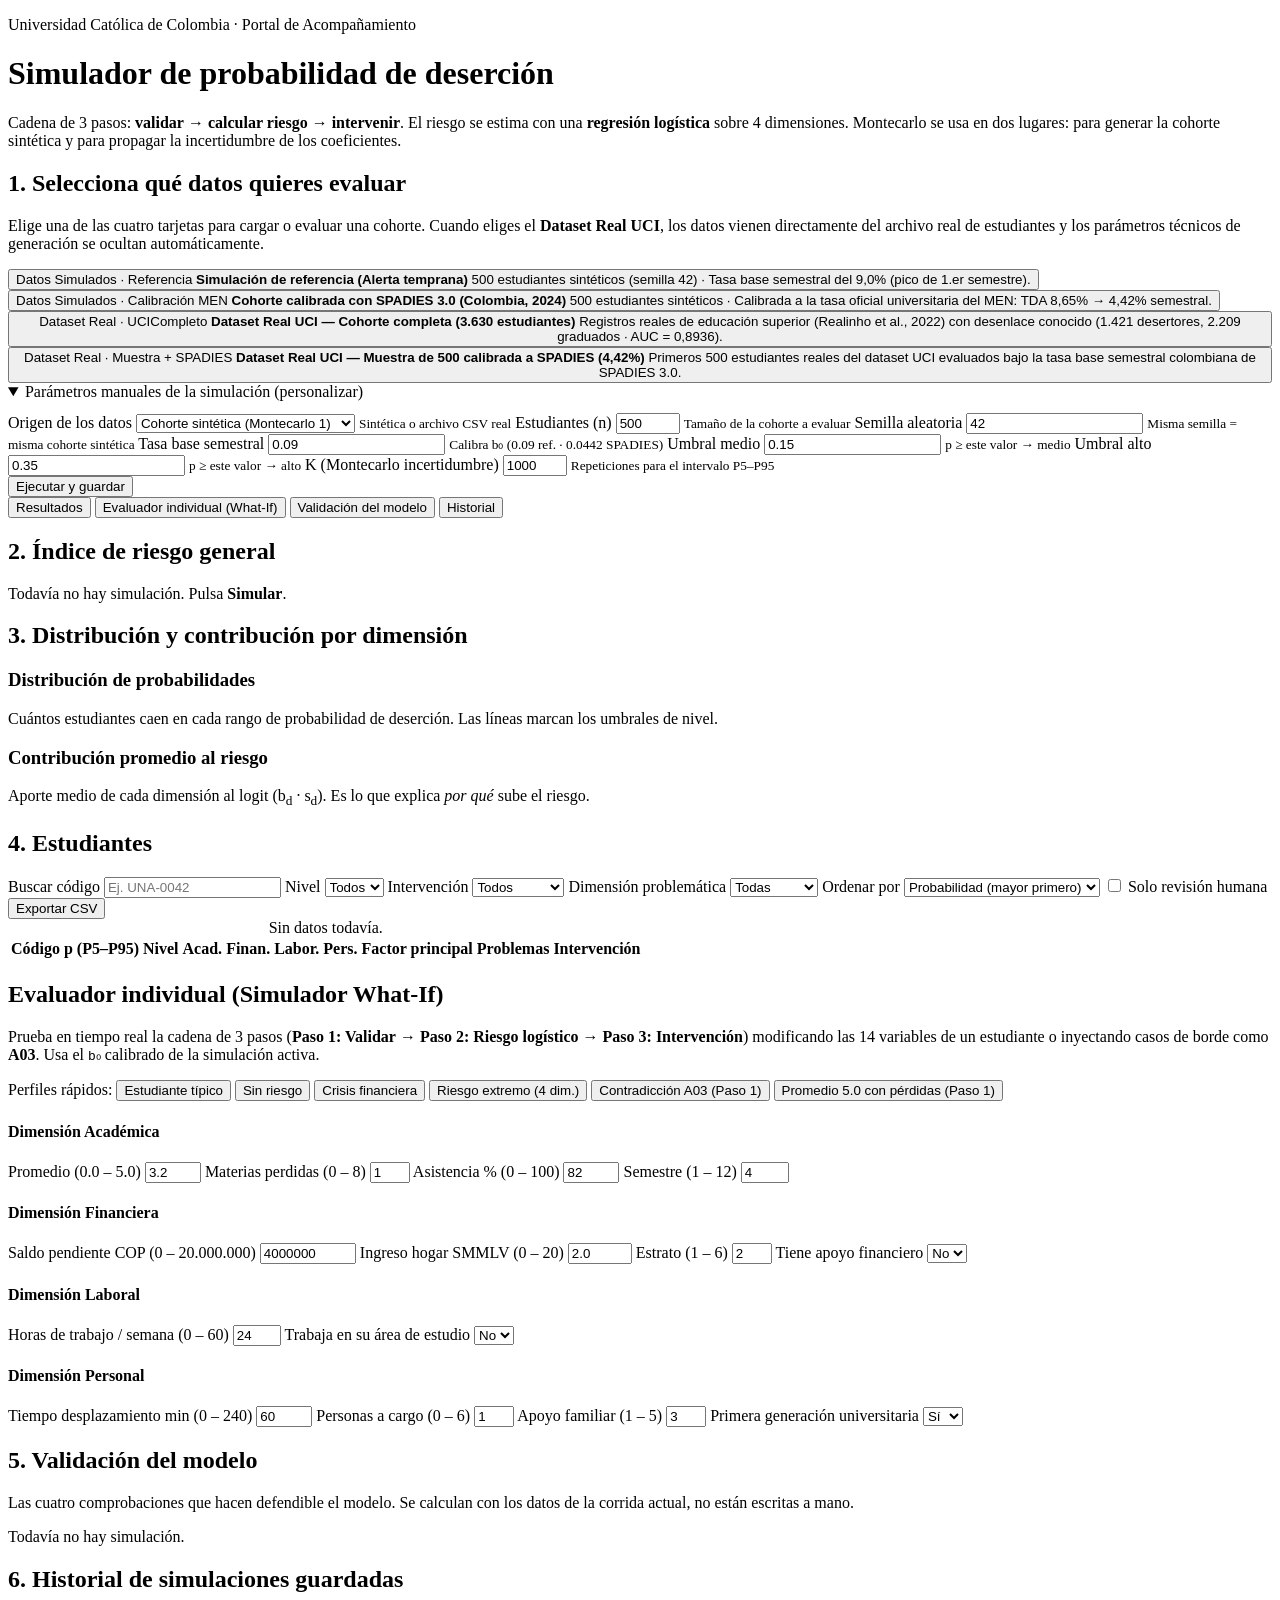
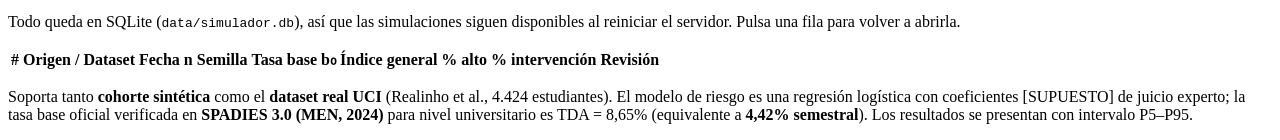
==== simulador-desercion/static/index.html @ b48d71c9 "chore: snapshot inicial de entregas y simulador antes de mejoras" ====
<!DOCTYPE html>
<html lang="es">
<head>
<meta charset="utf-8">
<meta name="viewport" content="width=device-width, initial-scale=1">
<title>Simulador de deserción — Portal de Acompañamiento</title>
<link rel="stylesheet" href="/static/styles.css">
</head>
<body>

<header class="cabecera">
  <div class="contenedor">
    <p class="institucion">Universidad Católica de Colombia · Portal de Acompañamiento</p>
    <h1>Simulador de probabilidad de deserción</h1>
    <p class="subtitulo">
      Cadena de 3 pasos: <strong>validar</strong> → <strong>calcular riesgo</strong> → <strong>intervenir</strong>.
      El riesgo se estima con una <strong>regresión logística</strong> sobre 4 dimensiones.
      Montecarlo se usa en dos lugares: para generar la cohorte sintética y para
      propagar la incertidumbre de los coeficientes.
    </p>
  </div>
</header>

<main class="contenedor">

  <!-- ============================== 1. FUENTE Y PARÁMETROS ============================== -->
  <section class="tarjeta" aria-labelledby="t-parametros">
    <h2 id="t-parametros">1. Selecciona qué datos quieres evaluar</h2>
    <p class="nota">
      Elige una de las cuatro tarjetas para cargar o evaluar una cohorte. Cuando eliges el
      <strong>Dataset Real UCI</strong>, los datos vienen directamente del archivo real de estudiantes
      y los parámetros técnicos de generación se ocultan automáticamente.
    </p>

    <div class="rejilla-escenarios" role="group" aria-label="Modos de datos">
      <button type="button" class="tarjeta-escenario activa" data-modo-sim="referencia">
        <span class="insignia-fuente sintetica">Datos Simulados · Referencia</span>
        <strong>Simulación de referencia (Alerta temprana)</strong>
        <span class="desc-escenario">500 estudiantes sintéticos (semilla 42) · Tasa base semestral del 9,0% (pico de 1.er semestre).</span>
      </button>
      <button type="button" class="tarjeta-escenario" data-modo-sim="spadies">
        <span class="insignia-fuente spadies">Datos Simulados · Calibración MEN</span>
        <strong>Cohorte calibrada con SPADIES 3.0 (Colombia, 2024)</strong>
        <span class="desc-escenario">500 estudiantes sintéticos · Calibrada a la tasa oficial universitaria del MEN: TDA 8,65% → 4,42% semestral.</span>
      </button>
      <button type="button" class="tarjeta-escenario" data-modo-sim="uci_full">
        <span class="insignia-fuente real">Dataset Real · UCICompleto</span>
        <strong>Dataset Real UCI — Cohorte completa (3.630 estudiantes)</strong>
        <span class="desc-escenario">Registros reales de educación superior (Realinho et al., 2022) con desenlace conocido (1.421 desertores, 2.209 graduados · AUC = 0,8936).</span>
      </button>
      <button type="button" class="tarjeta-escenario" data-modo-sim="uci_500">
        <span class="insignia-fuente real">Dataset Real · Muestra + SPADIES</span>
        <strong>Dataset Real UCI — Muestra de 500 calibrada a SPADIES (4,42%)</strong>
        <span class="desc-escenario">Primeros 500 estudiantes reales del dataset UCI evaluados bajo la tasa base semestral colombiana de SPADIES 3.0.</span>
      </button>
    </div>

    <!-- Ficha informativa cuando se selecciona un dataset real -->
    <div id="ficha-dataset-real" class="ficha-fuente real" hidden>
      <div class="ficha-fuente-cabecera">
        <div>
          <span class="insignia-fuente real">ARCHIVO DE DATOS REALES ACTIVO</span>
          <h3 id="titulo-ficha-real">Dataset: Predict Students' Dropout and Academic Success (UCI)</h3>
        </div>
        <button type="button" id="btn-ejecutar-real" class="btn-primario">Evaluar este dataset ahora</button>
      </div>
      <div class="rejilla-ficha-real">
        <div><strong>Archivo local:</strong> <code>data/predict+students+dropout+and+academic+success/data.csv</code></div>
        <div><strong>Autores y fuente:</strong> Realinho, Machado, Baptista &amp; Martins (2022) · UCI ML Repository</div>
        <div><strong>Registros a evaluar:</strong> <span id="ficha-real-n">3.630 estudiantes reales con desenlace cerrado</span></div>
        <div><strong>Calibración b₀:</strong> <span id="ficha-real-tasa">Tasa observada en el dataset (39,15%)</span></div>
      </div>
    </div>

    <details id="acordeon-parametros" class="acordeon-parametros" open>
      <summary id="summary-parametros">Parámetros manuales de la simulación (personalizar)</summary>
      <form id="form-simular" class="rejilla-form" style="margin-top:12px">
        <label>
          Origen de los datos
          <select id="origen" name="origen">
            <option value="sintetica">Cohorte sintética (Montecarlo 1)</option>
            <option value="uci">Dataset real UCI (Realinho et al.)</option>
          </select>
          <small>Sintética o archivo CSV real</small>
        </label>
        <label id="campo-n">
          Estudiantes (n)
          <input type="number" id="n" name="n" value="500" min="1" max="5000" step="1" required>
          <small id="ayuda-n">Tamaño de la cohorte a evaluar</small>
        </label>
        <label id="campo-semilla">
          Semilla aleatoria
          <input type="number" id="semilla" name="semilla" value="42" min="0" step="1" required>
          <small>Misma semilla = misma cohorte sintética</small>
        </label>
        <!-- step="any" a propósito: con un step fijo, el navegador solo acepta
             los valores de la rejilla min + k·step y rechazaría 0.09, 0.15 o
             0.35, que son justo los valores por defecto. -->
        <label>
          Tasa base semestral
          <input type="number" id="tasa_base" name="tasa_base" value="0.09" min="0.001" max="0.999" step="any" required>
          <small>Calibra b₀ (0.09 ref. · 0.0442 SPADIES)</small>
        </label>
        <label>
          Umbral medio
          <input type="number" id="umbral_medio" name="umbral_medio" value="0.15" min="0.001" max="0.999" step="any" required>
          <small>p ≥ este valor → medio</small>
        </label>
        <label>
          Umbral alto
          <input type="number" id="umbral_alto" name="umbral_alto" value="0.35" min="0.001" max="0.999" step="any" required>
          <small>p ≥ este valor → alto</small>
        </label>
        <label>
          K (Montecarlo incertidumbre)
          <input type="number" id="k_montecarlo" name="k_montecarlo" value="1000" min="1" max="5000" step="1" required>
          <small>Repeticiones para el intervalo P5–P95</small>
        </label>
        <div class="acciones-form">
          <button type="submit" id="btn-simular">Ejecutar y guardar</button>
          <span id="estado" class="estado" role="status" aria-live="polite"></span>
        </div>
      </form>
    </details>
  </section>

  <!-- Banner de contexto: dice claramente qué estamos mirando ahora mismo -->
  <div id="banner-contexto" class="banner-contexto"></div>

      <!-- ============================== PESTAÑAS ============================== -->
  <nav class="pestanas" role="tablist" aria-label="Secciones del simulador">
    <button role="tab" class="pestana activa" data-panel="panel-resultados" aria-selected="true">Resultados</button>
    <button role="tab" class="pestana" data-panel="panel-whatif" aria-selected="false">Evaluador individual (What-If)</button>
    <button role="tab" class="pestana" data-panel="panel-validacion" aria-selected="false">Validación del modelo</button>
    <button role="tab" class="pestana" data-panel="panel-historial" aria-selected="false">Historial</button>
  </nav>

  <!-- ============================== RESULTADOS ============================== -->
  <div id="panel-resultados" class="panel activo" role="tabpanel">

    <!-- 2. Tarjetas de indicadores -->
    <section aria-labelledby="t-indicadores">
      <h2 id="t-indicadores" class="titulo-seccion">2. Índice de riesgo general</h2>
      <div id="indicadores" class="rejilla-indicadores">
        <p class="vacio">Todavía no hay simulación. Pulsa <strong>Simular</strong>.</p>
      </div>
    </section>

    <!-- 3. Gráficas -->
    <section class="rejilla-graficas" aria-labelledby="t-graficas">
      <h2 id="t-graficas" class="titulo-seccion ancho-total">3. Distribución y contribución por dimensión</h2>
      <div class="tarjeta">
        <h3>Distribución de probabilidades</h3>
        <p class="nota">Cuántos estudiantes caen en cada rango de probabilidad de deserción.
           Las líneas marcan los umbrales de nivel.</p>
        <div id="grafica-histograma" class="lienzo"></div>
      </div>
      <div class="tarjeta">
        <h3>Contribución promedio al riesgo</h3>
        <p class="nota">Aporte medio de cada dimensión al logit (b<sub>d</sub> · s<sub>d</sub>).
           Es lo que explica <em>por qué</em> sube el riesgo.</p>
        <div id="grafica-contribucion" class="lienzo"></div>
      </div>
    </section>

    <!-- 4. Tabla de estudiantes + detalle -->
    <section aria-labelledby="t-estudiantes">
      <h2 id="t-estudiantes" class="titulo-seccion">4. Estudiantes</h2>
      <div class="tarjeta">
        <div class="filtros">
          <label>Buscar código
            <input type="search" id="f-buscar" placeholder="Ej. UNA-0042" autocomplete="off">
          </label>
          <label>Nivel
            <select id="f-nivel">
              <option value="">Todos</option>
              <option value="bajo">Bajo</option>
              <option value="medio">Medio</option>
              <option value="alto">Alto</option>
            </select>
          </label>
          <label>Intervención
            <select id="f-intervencion">
              <option value="">Todos</option>
              <option value="true">Requiere</option>
              <option value="false">No requiere</option>
            </select>
          </label>
          <label>Dimensión problemática
            <select id="f-dimension">
              <option value="">Todas</option>
              <option value="academica">Académica</option>
              <option value="financiera">Financiera</option>
              <option value="laboral">Laboral</option>
              <option value="personal">Personal</option>
            </select>
          </label>
          <label>Ordenar por
            <select id="f-orden">
              <option value="p|desc">Probabilidad (mayor primero)</option>
              <option value="p|asc">Probabilidad (menor primero)</option>
              <option value="codigo|asc">Código</option>
              <option value="s_academico|desc">Riesgo académico</option>
              <option value="s_financiero|desc">Riesgo financiero</option>
              <option value="s_laboral|desc">Riesgo laboral</option>
              <option value="s_personal|desc">Riesgo personal</option>
            </select>
          </label>
          <label class="casilla">
            <input type="checkbox" id="f-revision">
            Solo revisión humana
          </label>
          <button type="button" id="btn-exportar-csv" class="btn-secundario">Exportar CSV</button>
        </div>

        <div class="envoltorio-tabla">
          <table id="tabla-estudiantes">
            <caption id="caption-tabla">Sin datos todavía.</caption>
            <thead>
              <tr>
                <th scope="col">Código</th>
                <th scope="col">p (P5–P95)</th>
                <th scope="col">Nivel</th>
                <th scope="col">Acad.</th>
                <th scope="col">Finan.</th>
                <th scope="col">Labor.</th>
                <th scope="col">Pers.</th>
                <th scope="col">Factor principal</th>
                <th scope="col">Problemas</th>
                <th scope="col">Intervención</th>
              </tr>
            </thead>
            <tbody id="cuerpo-tabla"></tbody>
          </table>
        </div>
      </div>

      <div id="detalle" class="tarjeta detalle" hidden aria-live="polite"></div>
    </section>
  </div>

  <!-- ============================== EVALUADOR WHAT-IF ============================== -->
  <div id="panel-whatif" class="panel" role="tabpanel">
    <h2 class="titulo-seccion">Evaluador individual (Simulador What-If)</h2>
    <p class="nota ancho-total">
      Prueba en tiempo real la cadena de 3 pasos (<strong>Paso 1: Validar</strong> →
      <strong>Paso 2: Riesgo logístico</strong> → <strong>Paso 3: Intervención</strong>)
      modificando las 14 variables de un estudiante o inyectando casos de borde como
      <strong>A03</strong>. Usa el <code>b₀</code> calibrado de la simulación activa.
    </p>
    <div class="tarjeta">
      <div class="acciones-whatif">
        <span class="etiqueta-presets">Perfiles rápidos:</span>
        <button type="button" class="btn-secundario btn-chico" data-preset="intermedio">Estudiante típico</button>
        <button type="button" class="btn-secundario btn-chico" data-preset="sin_riesgo">Sin riesgo</button>
        <button type="button" class="btn-secundario btn-chico" data-preset="financiero">Crisis financiera</button>
        <button type="button" class="btn-secundario btn-chico" data-preset="todo_alto">Riesgo extremo (4 dim.)</button>
        <button type="button" class="btn-secundario btn-chico" data-preset="a03">Contradicción A03 (Paso 1)</button>
        <button type="button" class="btn-secundario btn-chico" data-preset="perdidas_5">Promedio 5.0 con pérdidas (Paso 1)</button>
      </div>
      <div class="rejilla-whatif" id="form-whatif">
        <div class="bloque-detalle">
          <h4 style="color:var(--academica)">Dimensión Académica</h4>
          <label>Promedio (0.0 – 5.0)
            <input type="number" id="wi-promedio" value="3.2" min="0" max="5" step="0.1">
          </label>
          <label>Materias perdidas (0 – 8)
            <input type="number" id="wi-materias_perdidas" value="1" min="0" max="8" step="1">
          </label>
          <label>Asistencia % (0 – 100)
            <input type="number" id="wi-asistencia_pct" value="82" min="0" max="100" step="1">
          </label>
          <label>Semestre (1 – 12)
            <input type="number" id="wi-semestre" value="4" min="1" max="12" step="1">
          </label>
        </div>
        <div class="bloque-detalle">
          <h4 style="color:var(--financiera)">Dimensión Financiera</h4>
          <label>Saldo pendiente COP (0 – 20.000.000)
            <input type="number" id="wi-saldo_pendiente_cop" value="4000000" min="0" max="20000000" step="250000">
          </label>
          <label>Ingreso hogar SMMLV (0 – 20)
            <input type="number" id="wi-ingreso_hogar_smmlv" value="2.0" min="0" max="20" step="0.2">
          </label>
          <label>Estrato (1 – 6)
            <input type="number" id="wi-estrato" value="2" min="1" max="6" step="1">
          </label>
          <label>Tiene apoyo financiero
            <select id="wi-tiene_apoyo_financiero">
              <option value="false">No</option>
              <option value="true">Sí</option>
            </select>
          </label>
        </div>
        <div class="bloque-detalle">
          <h4 style="color:var(--laboral)">Dimensión Laboral</h4>
          <label>Horas de trabajo / semana (0 – 60)
            <input type="number" id="wi-horas_trabajo_semana" value="24" min="0" max="60" step="2">
          </label>
          <label>Trabaja en su área de estudio
            <select id="wi-trabaja_en_area_de_estudio">
              <option value="false">No</option>
              <option value="true">Sí</option>
            </select>
          </label>
        </div>
        <div class="bloque-detalle">
          <h4 style="color:var(--personal)">Dimensión Personal</h4>
          <label>Tiempo desplazamiento min (0 – 240)
            <input type="number" id="wi-tiempo_desplazamiento_min" value="60" min="0" max="240" step="10">
          </label>
          <label>Personas a cargo (0 – 6)
            <input type="number" id="wi-personas_a_cargo" value="1" min="0" max="6" step="1">
          </label>
          <label>Apoyo familiar (1 – 5)
            <input type="number" id="wi-apoyo_familiar" value="3" min="1" max="5" step="1">
          </label>
          <label>Primera generación universitaria
            <select id="wi-primera_generacion_universitaria">
              <option value="true">Sí</option>
              <option value="false">No</option>
            </select>
          </label>
        </div>
      </div>
    </div>
    <div id="resultado-whatif" class="tarjeta detalle" aria-live="polite"></div>
  </div>

  <!-- ============================== VALIDACIÓN ============================== -->
  <div id="panel-validacion" class="panel" role="tabpanel">
    <h2 class="titulo-seccion">5. Validación del modelo</h2>
    <p class="nota ancho-total">
      Las cuatro comprobaciones que hacen defendible el modelo. Se calculan con
      los datos de la corrida actual, no están escritas a mano.
    </p>
    <div id="validacion">
      <p class="vacio">Todavía no hay simulación.</p>
    </div>
  </div>

  <!-- ============================== HISTORIAL ============================== -->
  <div id="panel-historial" class="panel" role="tabpanel">
    <h2 class="titulo-seccion">6. Historial de simulaciones guardadas</h2>
    <p class="nota">Todo queda en SQLite (<code>data/simulador.db</code>), así que
       las simulaciones siguen disponibles al reiniciar el servidor.
       Pulsa una fila para volver a abrirla.</p>
    <div class="tarjeta envoltorio-tabla">
      <table id="tabla-historial">
        <thead>
          <tr>
            <th scope="col">#</th>
            <th scope="col">Origen / Dataset</th>
            <th scope="col">Fecha</th>
            <th scope="col">n</th>
            <th scope="col">Semilla</th>
            <th scope="col">Tasa base</th>
            <th scope="col">b₀</th>
            <th scope="col">Índice general</th>
            <th scope="col">% alto</th>
            <th scope="col">% intervención</th>
            <th scope="col">Revisión</th>
          </tr>
        </thead>
        <tbody id="cuerpo-historial"></tbody>
      </table>
    </div>
  </div>

</main>

  <footer class="pie">
    <div class="contenedor">
      <p>
        Soporta tanto <strong>cohorte sintética</strong> como el <strong>dataset real UCI</strong>
        (Realinho et al., 4.424 estudiantes). El modelo de riesgo es una regresión logística con coeficientes
        <span class="marca">[SUPUESTO]</span> de juicio experto; la tasa base oficial verificada en
        <strong>SPADIES 3.0 (MEN, 2024)</strong> para nivel universitario es TDA = 8,65%
        (equivalente a <strong>4,42% semestral</strong>). Los resultados se presentan con intervalo P5–P95.
      </p>
    </div>
  </footer>

<script src="/static/app.js"></script>
</body>
</html>
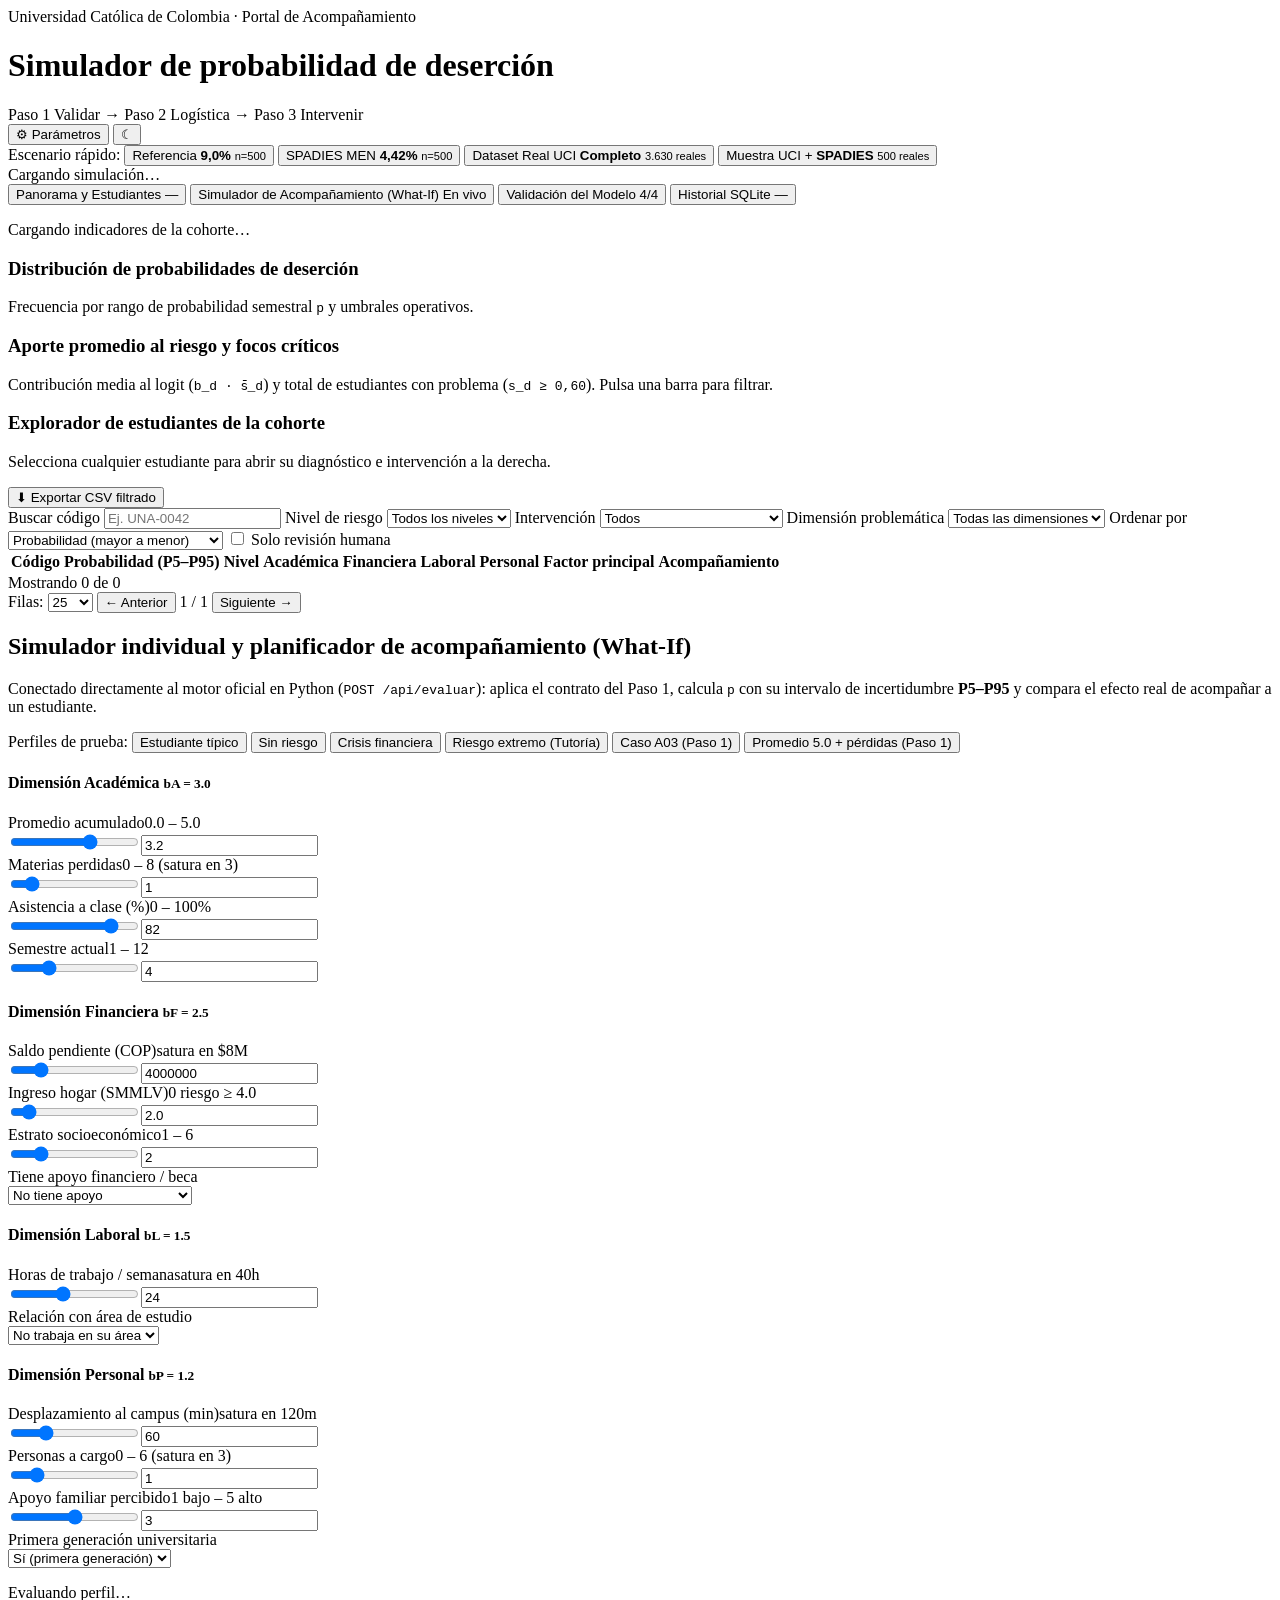
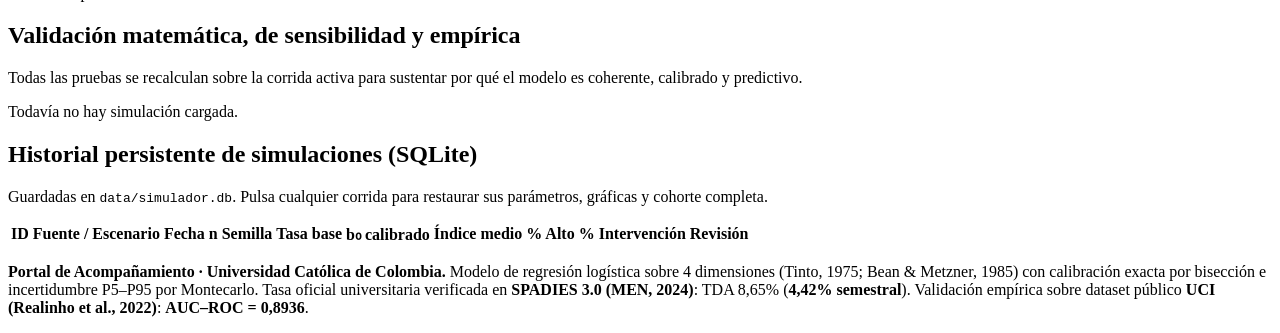
==== commit 5c9c4408: "feat(frontend): dashboard analitico con inspector lateral, What-If conectado y graficas ROC/Tornado" ====
--- a/simulador-desercion/static/index.html
+++ b/simulador-desercion/static/index.html
@@ -1,386 +1,541 @@
 <!DOCTYPE html>
-<html lang="es">
+<html lang="es" data-tema="claro">
 <head>
-<meta charset="utf-8">
-<meta name="viewport" content="width=device-width, initial-scale=1">
-<title>Simulador de deserción — Portal de Acompañamiento</title>
-<link rel="stylesheet" href="/static/styles.css">
+  <meta charset="utf-8">
+  <meta name="viewport" content="width=device-width, initial-scale=1">
+  <title>Simulador de probabilidad de deserción — Portal de Acompañamiento</title>
+  <link rel="stylesheet" href="/static/styles.css">
 </head>
 <body>
 
-<header class="cabecera">
-  <div class="contenedor">
-    <p class="institucion">Universidad Católica de Colombia · Portal de Acompañamiento</p>
-    <h1>Simulador de probabilidad de deserción</h1>
-    <p class="subtitulo">
-      Cadena de 3 pasos: <strong>validar</strong> → <strong>calcular riesgo</strong> → <strong>intervenir</strong>.
-      El riesgo se estima con una <strong>regresión logística</strong> sobre 4 dimensiones.
-      Montecarlo se usa en dos lugares: para generar la cohorte sintética y para
-      propagar la incertidumbre de los coeficientes.
-    </p>
-  </div>
-</header>
-
-<main class="contenedor">
-
-  <!-- ============================== 1. FUENTE Y PARÁMETROS ============================== -->
-  <section class="tarjeta" aria-labelledby="t-parametros">
-    <h2 id="t-parametros">1. Selecciona qué datos quieres evaluar</h2>
-    <p class="nota">
-      Elige una de las cuatro tarjetas para cargar o evaluar una cohorte. Cuando eliges el
-      <strong>Dataset Real UCI</strong>, los datos vienen directamente del archivo real de estudiantes
-      y los parámetros técnicos de generación se ocultan automáticamente.
-    </p>
-
-    <div class="rejilla-escenarios" role="group" aria-label="Modos de datos">
-      <button type="button" class="tarjeta-escenario activa" data-modo-sim="referencia">
-        <span class="insignia-fuente sintetica">Datos Simulados · Referencia</span>
-        <strong>Simulación de referencia (Alerta temprana)</strong>
-        <span class="desc-escenario">500 estudiantes sintéticos (semilla 42) · Tasa base semestral del 9,0% (pico de 1.er semestre).</span>
+  <!-- ======================= BARRA SUPERIOR DE COMANDO ======================= -->
+  <header class="topbar">
+    <div class="contenedor topbar-interior">
+      <div class="marca-bloque">
+        <span class="institucion-kicker">Universidad Católica de Colombia · Portal de Acompañamiento</span>
+        <div class="fila-titulo-app">
+          <h1>Simulador de probabilidad de deserción</h1>
+          <span class="chip-arquitectura" title="Cadena determinista de validación + regresión logística calibrada + Montecarlo">
+            Paso 1 Validar → Paso 2 Logística → Paso 3 Intervenir
+          </span>
+        </div>
+      </div>
+
+      <div class="acciones-topbar">
+        <button type="button" id="btn-toggle-config" class="btn-accion btn-config" aria-expanded="false" aria-controls="gaveta-config">
+          <span class="icono-btn" aria-hidden="true">⚙</span>
+          <span>Parámetros</span>
+        </button>
+        <button type="button" id="btn-tema" class="btn-icono" title="Cambiar entre modo claro y modo proyección (oscuro)" aria-label="Cambiar tema visual">
+          <span id="icono-tema" aria-hidden="true">☾</span>
+        </button>
+      </div>
+    </div>
+
+    <!-- Selector rápido de escenarios en una sola franja compacta -->
+    <div class="franja-escenarios">
+      <div class="contenedor franja-escenarios-interior">
+        <div class="grupo-escenarios" role="group" aria-label="Escenarios preconfigurados">
+          <span class="etiqueta-franja">Escenario rápido:</span>
+          <button type="button" class="pildora-escenario activa" data-modo-sim="referencia" title="500 estudiantes sintéticos (semilla 42) · Tasa base 9,0% alerta temprana">
+            <span class="punto sintetica"></span>
+            <span>Referencia <strong>9,0%</strong></span>
+            <small>n=500</small>
+          </button>
+          <button type="button" class="pildora-escenario" data-modo-sim="spadies" title="500 estudiantes sintéticos calibrados a SPADIES 3.0 (TDA 8,65% → 4,42% semestral)">
+            <span class="punto spadies"></span>
+            <span>SPADIES MEN <strong>4,42%</strong></span>
+            <small>n=500</small>
+          </button>
+          <button type="button" class="pildora-escenario" data-modo-sim="uci_full" title="Cohorte completa del dataset público UCI (Realinho et al., 2022) con desenlace real conocido">
+            <span class="punto real"></span>
+            <span>Dataset Real UCI <strong>Completo</strong></span>
+            <small>3.630 reales</small>
+          </button>
+          <button type="button" class="pildora-escenario" data-modo-sim="uci_500" title="Muestra reproducible de 500 estudiantes reales del dataset UCI calibrada a tasa SPADIES">
+            <span class="punto real"></span>
+            <span>Muestra UCI + <strong>SPADIES</strong></span>
+            <small>500 reales</small>
+          </button>
+        </div>
+
+        <div id="estado-global" class="estado-global" role="status" aria-live="polite">
+          Cargando simulación…
+        </div>
+      </div>
+    </div>
+
+    <!-- Panel colapsable de configuración avanzada -->
+    <div id="gaveta-config" class="gaveta-config" hidden>
+      <div class="contenedor">
+        <form id="form-simular" class="form-parametros">
+          <div class="cabecera-gaveta">
+            <div>
+              <h2>Configurar y ejecutar nueva corrida</h2>
+              <p class="texto-suave">
+                Ajusta el origen de datos, tamaño de cohorte, tasa de calibración para <code>b₀</code> y umbrales operativos.
+                Todo resultado queda persistido en SQLite (<code>data/simulador.db</code>).
+              </p>
+            </div>
+            <button type="button" id="btn-cerrar-config" class="btn-texto">Cerrar ✕</button>
+          </div>
+
+          <div class="rejilla-parametros">
+            <label class="campo-form">
+              <span>Origen de los datos</span>
+              <select id="origen" name="origen">
+                <option value="sintetica">Cohorte sintética (Montecarlo 1)</option>
+                <option value="uci">Dataset real UCI (Realinho et al., 2022)</option>
+              </select>
+              <small id="ayuda-origen">Generación con dependencias o CSV real</small>
+            </label>
+
+            <label class="campo-form" id="campo-n">
+              <span>Estudiantes (n)</span>
+              <input type="number" id="n" name="n" value="500" min="1" max="5000" step="1" required>
+              <small id="ayuda-n">Tamaño de la cohorte (1 – 5.000)</small>
+            </label>
+
+            <label class="campo-form" id="campo-semilla">
+              <span>Semilla reproducible</span>
+              <input type="number" id="semilla" name="semilla" value="42" min="0" step="1" required>
+              <small id="ayuda-semilla">Misma semilla = misma cohorte e intervalos</small>
+            </label>
+
+            <label class="campo-form">
+              <span>Tasa base semestral</span>
+              <input type="number" id="tasa_base" name="tasa_base" value="0.09" min="0.001" max="0.999" step="any" required>
+              <small>Despeja b₀ (0.09 alerta · 0.0442 SPADIES · 0.3915 UCI)</small>
+            </label>
+
+            <label class="campo-form">
+              <span>Umbral riesgo medio</span>
+              <input type="number" id="umbral_medio" name="umbral_medio" value="0.15" min="0.001" max="0.999" step="any" required>
+              <small>p ≥ umbral → nivel medio</small>
+            </label>
+
+            <label class="campo-form">
+              <span>Umbral riesgo alto</span>
+              <input type="number" id="umbral_alto" name="umbral_alto" value="0.35" min="0.001" max="0.999" step="any" required>
+              <small>p ≥ umbral → nivel alto</small>
+            </label>
+
+            <label class="campo-form">
+              <span>Repeticiones K (Montecarlo 2)</span>
+              <input type="number" id="k_montecarlo" name="k_montecarlo" value="1000" min="1" max="5000" step="1" required>
+              <small>Muestreo de b_d para intervalo P5–P95</small>
+            </label>
+
+            <div class="acciones-ejecucion">
+              <button type="submit" id="btn-simular" class="btn-primario">
+                Ejecutar simulación y guardar
+              </button>
+            </div>
+          </div>
+        </form>
+      </div>
+    </div>
+  </header>
+
+  <!-- ======================= CONTENIDO PRINCIPAL ======================= -->
+  <main class="contenedor contenido-principal">
+
+    <!-- Cinta contextual de la simulación activa -->
+    <section id="banner-contexto" class="cinta-contexto" aria-label="Contexto de la corrida activa"></section>
+
+    <!-- Navegación principal por pestañas -->
+    <nav class="barra-pestanas" role="tablist" aria-label="Vistas del simulador">
+      <button type="button" role="tab" class="pestana activa" data-panel="panel-resultados" aria-selected="true">
+        <span>Panorama y Estudiantes</span>
+        <span id="badge-tab-estudiantes" class="badge-pestana">—</span>
       </button>
-      <button type="button" class="tarjeta-escenario" data-modo-sim="spadies">
-        <span class="insignia-fuente spadies">Datos Simulados · Calibración MEN</span>
-        <strong>Cohorte calibrada con SPADIES 3.0 (Colombia, 2024)</strong>
-        <span class="desc-escenario">500 estudiantes sintéticos · Calibrada a la tasa oficial universitaria del MEN: TDA 8,65% → 4,42% semestral.</span>
+      <button type="button" role="tab" class="pestana" data-panel="panel-whatif" aria-selected="false">
+        <span>Simulador de Acompañamiento (What-If)</span>
+        <span id="badge-tab-whatif" class="badge-pestana acento">En vivo</span>
       </button>
-      <button type="button" class="tarjeta-escenario" data-modo-sim="uci_full">
-        <span class="insignia-fuente real">Dataset Real · UCICompleto</span>
-        <strong>Dataset Real UCI — Cohorte completa (3.630 estudiantes)</strong>
-        <span class="desc-escenario">Registros reales de educación superior (Realinho et al., 2022) con desenlace conocido (1.421 desertores, 2.209 graduados · AUC = 0,8936).</span>
+      <button type="button" role="tab" class="pestana" data-panel="panel-validacion" aria-selected="false">
+        <span>Validación del Modelo</span>
+        <span id="badge-tab-validacion" class="badge-pestana exito">4/4</span>
       </button>
-      <button type="button" class="tarjeta-escenario" data-modo-sim="uci_500">
-        <span class="insignia-fuente real">Dataset Real · Muestra + SPADIES</span>
-        <strong>Dataset Real UCI — Muestra de 500 calibrada a SPADIES (4,42%)</strong>
-        <span class="desc-escenario">Primeros 500 estudiantes reales del dataset UCI evaluados bajo la tasa base semestral colombiana de SPADIES 3.0.</span>
+      <button type="button" role="tab" class="pestana" data-panel="panel-historial" aria-selected="false">
+        <span>Historial SQLite</span>
+        <span id="badge-tab-historial" class="badge-pestana">—</span>
       </button>
-    </div>
-
-    <!-- Ficha informativa cuando se selecciona un dataset real -->
-    <div id="ficha-dataset-real" class="ficha-fuente real" hidden>
-      <div class="ficha-fuente-cabecera">
-        <div>
-          <span class="insignia-fuente real">ARCHIVO DE DATOS REALES ACTIVO</span>
-          <h3 id="titulo-ficha-real">Dataset: Predict Students' Dropout and Academic Success (UCI)</h3>
-        </div>
-        <button type="button" id="btn-ejecutar-real" class="btn-primario">Evaluar este dataset ahora</button>
-      </div>
-      <div class="rejilla-ficha-real">
-        <div><strong>Archivo local:</strong> <code>data/predict+students+dropout+and+academic+success/data.csv</code></div>
-        <div><strong>Autores y fuente:</strong> Realinho, Machado, Baptista &amp; Martins (2022) · UCI ML Repository</div>
-        <div><strong>Registros a evaluar:</strong> <span id="ficha-real-n">3.630 estudiantes reales con desenlace cerrado</span></div>
-        <div><strong>Calibración b₀:</strong> <span id="ficha-real-tasa">Tasa observada en el dataset (39,15%)</span></div>
-      </div>
-    </div>
-
-    <details id="acordeon-parametros" class="acordeon-parametros" open>
-      <summary id="summary-parametros">Parámetros manuales de la simulación (personalizar)</summary>
-      <form id="form-simular" class="rejilla-form" style="margin-top:12px">
-        <label>
-          Origen de los datos
-          <select id="origen" name="origen">
-            <option value="sintetica">Cohorte sintética (Montecarlo 1)</option>
-            <option value="uci">Dataset real UCI (Realinho et al.)</option>
-          </select>
-          <small>Sintética o archivo CSV real</small>
-        </label>
-        <label id="campo-n">
-          Estudiantes (n)
-          <input type="number" id="n" name="n" value="500" min="1" max="5000" step="1" required>
-          <small id="ayuda-n">Tamaño de la cohorte a evaluar</small>
-        </label>
-        <label id="campo-semilla">
-          Semilla aleatoria
-          <input type="number" id="semilla" name="semilla" value="42" min="0" step="1" required>
-          <small>Misma semilla = misma cohorte sintética</small>
-        </label>
-        <!-- step="any" a propósito: con un step fijo, el navegador solo acepta
-             los valores de la rejilla min + k·step y rechazaría 0.09, 0.15 o
-             0.35, que son justo los valores por defecto. -->
-        <label>
-          Tasa base semestral
-          <input type="number" id="tasa_base" name="tasa_base" value="0.09" min="0.001" max="0.999" step="any" required>
-          <small>Calibra b₀ (0.09 ref. · 0.0442 SPADIES)</small>
-        </label>
-        <label>
-          Umbral medio
-          <input type="number" id="umbral_medio" name="umbral_medio" value="0.15" min="0.001" max="0.999" step="any" required>
-          <small>p ≥ este valor → medio</small>
-        </label>
-        <label>
-          Umbral alto
-          <input type="number" id="umbral_alto" name="umbral_alto" value="0.35" min="0.001" max="0.999" step="any" required>
-          <small>p ≥ este valor → alto</small>
-        </label>
-        <label>
-          K (Montecarlo incertidumbre)
-          <input type="number" id="k_montecarlo" name="k_montecarlo" value="1000" min="1" max="5000" step="1" required>
-          <small>Repeticiones para el intervalo P5–P95</small>
-        </label>
-        <div class="acciones-form">
-          <button type="submit" id="btn-simular">Ejecutar y guardar</button>
-          <span id="estado" class="estado" role="status" aria-live="polite"></span>
-        </div>
-      </form>
-    </details>
-  </section>
-
-  <!-- Banner de contexto: dice claramente qué estamos mirando ahora mismo -->
-  <div id="banner-contexto" class="banner-contexto"></div>
-
-      <!-- ============================== PESTAÑAS ============================== -->
-  <nav class="pestanas" role="tablist" aria-label="Secciones del simulador">
-    <button role="tab" class="pestana activa" data-panel="panel-resultados" aria-selected="true">Resultados</button>
-    <button role="tab" class="pestana" data-panel="panel-whatif" aria-selected="false">Evaluador individual (What-If)</button>
-    <button role="tab" class="pestana" data-panel="panel-validacion" aria-selected="false">Validación del modelo</button>
-    <button role="tab" class="pestana" data-panel="panel-historial" aria-selected="false">Historial</button>
-  </nav>
-
-  <!-- ============================== RESULTADOS ============================== -->
-  <div id="panel-resultados" class="panel activo" role="tabpanel">
-
-    <!-- 2. Tarjetas de indicadores -->
-    <section aria-labelledby="t-indicadores">
-      <h2 id="t-indicadores" class="titulo-seccion">2. Índice de riesgo general</h2>
-      <div id="indicadores" class="rejilla-indicadores">
-        <p class="vacio">Todavía no hay simulación. Pulsa <strong>Simular</strong>.</p>
-      </div>
-    </section>
-
-    <!-- 3. Gráficas -->
-    <section class="rejilla-graficas" aria-labelledby="t-graficas">
-      <h2 id="t-graficas" class="titulo-seccion ancho-total">3. Distribución y contribución por dimensión</h2>
-      <div class="tarjeta">
-        <h3>Distribución de probabilidades</h3>
-        <p class="nota">Cuántos estudiantes caen en cada rango de probabilidad de deserción.
-           Las líneas marcan los umbrales de nivel.</p>
-        <div id="grafica-histograma" class="lienzo"></div>
-      </div>
-      <div class="tarjeta">
-        <h3>Contribución promedio al riesgo</h3>
-        <p class="nota">Aporte medio de cada dimensión al logit (b<sub>d</sub> · s<sub>d</sub>).
-           Es lo que explica <em>por qué</em> sube el riesgo.</p>
-        <div id="grafica-contribucion" class="lienzo"></div>
-      </div>
-    </section>
-
-    <!-- 4. Tabla de estudiantes + detalle -->
-    <section aria-labelledby="t-estudiantes">
-      <h2 id="t-estudiantes" class="titulo-seccion">4. Estudiantes</h2>
-      <div class="tarjeta">
-        <div class="filtros">
-          <label>Buscar código
+    </nav>
+
+    <!-- =================== PESTAÑA 1: PANORAMA Y ESTUDIANTES =================== -->
+    <section id="panel-resultados" class="panel-vista activo" role="tabpanel">
+
+      <!-- Tarjetas ejecutivas de KPIs -->
+      <div id="indicadores" class="rejilla-kpis">
+        <p class="vacio">Cargando indicadores de la cohorte…</p>
+      </div>
+
+      <!-- Barra proporcional apilada de toda la cohorte -->
+      <div id="barra-proporcion-cohorte" class="tarjeta tarjeta-compacta" hidden></div>
+
+      <!-- Gráficas analíticas principales -->
+      <div class="rejilla-dos-columnas">
+        <article class="tarjeta">
+          <div class="cabecera-tarjeta">
+            <div>
+              <h3>Distribución de probabilidades de deserción</h3>
+              <p class="nota-tarjeta" id="subtitulo-histograma">
+                Frecuencia por rango de probabilidad semestral <code>p</code> y umbrales operativos.
+              </p>
+            </div>
+            <div id="controles-histograma" class="controles-tarjeta" hidden>
+              <label class="switch-compacto">
+                <input type="checkbox" id="chk-desglose-real" checked>
+                <span>Separar Desertó vs. Graduado</span>
+              </label>
+            </div>
+          </div>
+          <div id="grafica-histograma" class="lienzo-svg"></div>
+        </article>
+
+        <article class="tarjeta">
+          <div class="cabecera-tarjeta">
+            <div>
+              <h3>Aporte promedio al riesgo y focos críticos</h3>
+              <p class="nota-tarjeta">
+                Contribución media al logit (<code>b_d · s̄_d</code>) y total de estudiantes con problema (<code>s_d ≥ 0,60</code>). Pulsa una barra para filtrar.
+              </p>
+            </div>
+          </div>
+          <div id="grafica-contribucion" class="lienzo-svg"></div>
+        </article>
+      </div>
+
+      <!-- Explorador de estudiantes -->
+      <article class="tarjeta seccion-tabla" aria-labelledby="titulo-explorador">
+        <div class="cabecera-explorador">
+          <div>
+            <h3 id="titulo-explorador">Explorador de estudiantes de la cohorte</h3>
+            <p class="nota-tarjeta" id="caption-tabla">Selecciona cualquier estudiante para abrir su diagnóstico e intervención a la derecha.</p>
+          </div>
+          <div class="acciones-tabla">
+            <button type="button" id="btn-limpiar-filtros" class="btn-secundario btn-chico" hidden>Limpiar filtros</button>
+            <button type="button" id="btn-exportar-csv" class="btn-secundario btn-chico">⬇ Exportar CSV filtrado</button>
+          </div>
+        </div>
+
+        <!-- Píldoras de filtro rápido con conteos vivos -->
+        <div id="chips-rapidos" class="barra-chips" role="group" aria-label="Filtros rápidos"></div>
+
+        <!-- Barra de filtros combinables -->
+        <div class="barra-filtros">
+          <label class="filtro-item filtro-busqueda">
+            <span>Buscar código</span>
             <input type="search" id="f-buscar" placeholder="Ej. UNA-0042" autocomplete="off">
           </label>
-          <label>Nivel
+
+          <label class="filtro-item">
+            <span>Nivel de riesgo</span>
             <select id="f-nivel">
-              <option value="">Todos</option>
+              <option value="">Todos los niveles</option>
+              <option value="alto">Alto</option>
+              <option value="medio">Medio</option>
               <option value="bajo">Bajo</option>
-              <option value="medio">Medio</option>
-              <option value="alto">Alto</option>
             </select>
           </label>
-          <label>Intervención
+
+          <label class="filtro-item">
+            <span>Intervención</span>
             <select id="f-intervencion">
               <option value="">Todos</option>
-              <option value="true">Requiere</option>
-              <option value="false">No requiere</option>
+              <option value="true">Requiere acompañamiento</option>
+              <option value="false">Sin intervención</option>
             </select>
           </label>
-          <label>Dimensión problemática
+
+          <label class="filtro-item">
+            <span>Dimensión problemática</span>
             <select id="f-dimension">
-              <option value="">Todas</option>
-              <option value="academica">Académica</option>
-              <option value="financiera">Financiera</option>
-              <option value="laboral">Laboral</option>
-              <option value="personal">Personal</option>
+              <option value="">Todas las dimensiones</option>
+              <option value="academica">Académica (sA ≥ 0,60)</option>
+              <option value="financiera">Financiera (sF ≥ 0,60)</option>
+              <option value="laboral">Laboral (sL ≥ 0,60)</option>
+              <option value="personal">Personal (sP ≥ 0,60)</option>
             </select>
           </label>
-          <label>Ordenar por
+
+          <label class="filtro-item" id="bloque-filtro-desenlace" hidden>
+            <span>Desenlace real (UCI)</span>
+            <select id="f-desenlace">
+              <option value="">Todos</option>
+              <option value="Dropout">Desertó (Dropout)</option>
+              <option value="Graduate">Graduado (Graduate)</option>
+            </select>
+          </label>
+
+          <label class="filtro-item">
+            <span>Ordenar por</span>
             <select id="f-orden">
-              <option value="p|desc">Probabilidad (mayor primero)</option>
-              <option value="p|asc">Probabilidad (menor primero)</option>
-              <option value="codigo|asc">Código</option>
-              <option value="s_academico|desc">Riesgo académico</option>
-              <option value="s_financiero|desc">Riesgo financiero</option>
-              <option value="s_laboral|desc">Riesgo laboral</option>
-              <option value="s_personal|desc">Riesgo personal</option>
+              <option value="p|desc">Probabilidad (mayor a menor)</option>
+              <option value="p|asc">Probabilidad (menor a mayor)</option>
+              <option value="nivel|desc">Severidad de nivel (Alto → Bajo)</option>
+              <option value="s_academico|desc">Subpuntaje Académico</option>
+              <option value="s_financiero|desc">Subpuntaje Financiero</option>
+              <option value="s_laboral|desc">Subpuntaje Laboral</option>
+              <option value="s_personal|desc">Subpuntaje Personal</option>
+              <option value="codigo|asc">Código estudiantil</option>
             </select>
           </label>
-          <label class="casilla">
+
+          <label class="filtro-check">
             <input type="checkbox" id="f-revision">
-            Solo revisión humana
-          </label>
-          <button type="button" id="btn-exportar-csv" class="btn-secundario">Exportar CSV</button>
+            <span>Solo revisión humana</span>
+          </label>
         </div>
 
         <div class="envoltorio-tabla">
-          <table id="tabla-estudiantes">
-            <caption id="caption-tabla">Sin datos todavía.</caption>
+          <table id="tabla-estudiantes" class="tabla-datos">
             <thead>
-              <tr>
+              <tr id="cabecera-tabla-estudiantes">
                 <th scope="col">Código</th>
-                <th scope="col">p (P5–P95)</th>
+                <th scope="col" class="col-desenlace" hidden>Realidad UCI</th>
+                <th scope="col">Probabilidad (P5–P95)</th>
                 <th scope="col">Nivel</th>
-                <th scope="col">Acad.</th>
-                <th scope="col">Finan.</th>
-                <th scope="col">Labor.</th>
-                <th scope="col">Pers.</th>
+                <th scope="col">Académica</th>
+                <th scope="col">Financiera</th>
+                <th scope="col">Laboral</th>
+                <th scope="col">Personal</th>
                 <th scope="col">Factor principal</th>
-                <th scope="col">Problemas</th>
-                <th scope="col">Intervención</th>
+                <th scope="col">Acompañamiento</th>
               </tr>
             </thead>
             <tbody id="cuerpo-tabla"></tbody>
           </table>
         </div>
-      </div>
-
-      <div id="detalle" class="tarjeta detalle" hidden aria-live="polite"></div>
+
+        <!-- Paginación rápida en cliente -->
+        <div class="barra-paginacion">
+          <div class="info-pagina" id="info-paginacion">Mostrando 0 de 0</div>
+          <div class="controles-pagina">
+            <label class="selector-tamano">
+              <span>Filas:</span>
+              <select id="tamano-pagina">
+                <option value="25" selected>25</option>
+                <option value="50">50</option>
+                <option value="100">100</option>
+              </select>
+            </label>
+            <button type="button" id="btn-pag-ant" class="btn-secundario btn-chico">← Anterior</button>
+            <span id="indicador-pagina" class="indicador-pagina">1 / 1</span>
+            <button type="button" id="btn-pag-sig" class="btn-secundario btn-chico">Siguiente →</button>
+          </div>
+        </div>
+      </article>
     </section>
-  </div>
-
-  <!-- ============================== EVALUADOR WHAT-IF ============================== -->
-  <div id="panel-whatif" class="panel" role="tabpanel">
-    <h2 class="titulo-seccion">Evaluador individual (Simulador What-If)</h2>
-    <p class="nota ancho-total">
-      Prueba en tiempo real la cadena de 3 pasos (<strong>Paso 1: Validar</strong> →
-      <strong>Paso 2: Riesgo logístico</strong> → <strong>Paso 3: Intervención</strong>)
-      modificando las 14 variables de un estudiante o inyectando casos de borde como
-      <strong>A03</strong>. Usa el <code>b₀</code> calibrado de la simulación activa.
-    </p>
-    <div class="tarjeta">
-      <div class="acciones-whatif">
-        <span class="etiqueta-presets">Perfiles rápidos:</span>
-        <button type="button" class="btn-secundario btn-chico" data-preset="intermedio">Estudiante típico</button>
-        <button type="button" class="btn-secundario btn-chico" data-preset="sin_riesgo">Sin riesgo</button>
-        <button type="button" class="btn-secundario btn-chico" data-preset="financiero">Crisis financiera</button>
-        <button type="button" class="btn-secundario btn-chico" data-preset="todo_alto">Riesgo extremo (4 dim.)</button>
-        <button type="button" class="btn-secundario btn-chico" data-preset="a03">Contradicción A03 (Paso 1)</button>
-        <button type="button" class="btn-secundario btn-chico" data-preset="perdidas_5">Promedio 5.0 con pérdidas (Paso 1)</button>
-      </div>
-      <div class="rejilla-whatif" id="form-whatif">
-        <div class="bloque-detalle">
-          <h4 style="color:var(--academica)">Dimensión Académica</h4>
-          <label>Promedio (0.0 – 5.0)
-            <input type="number" id="wi-promedio" value="3.2" min="0" max="5" step="0.1">
-          </label>
-          <label>Materias perdidas (0 – 8)
-            <input type="number" id="wi-materias_perdidas" value="1" min="0" max="8" step="1">
-          </label>
-          <label>Asistencia % (0 – 100)
-            <input type="number" id="wi-asistencia_pct" value="82" min="0" max="100" step="1">
-          </label>
-          <label>Semestre (1 – 12)
-            <input type="number" id="wi-semestre" value="4" min="1" max="12" step="1">
-          </label>
-        </div>
-        <div class="bloque-detalle">
-          <h4 style="color:var(--financiera)">Dimensión Financiera</h4>
-          <label>Saldo pendiente COP (0 – 20.000.000)
-            <input type="number" id="wi-saldo_pendiente_cop" value="4000000" min="0" max="20000000" step="250000">
-          </label>
-          <label>Ingreso hogar SMMLV (0 – 20)
-            <input type="number" id="wi-ingreso_hogar_smmlv" value="2.0" min="0" max="20" step="0.2">
-          </label>
-          <label>Estrato (1 – 6)
-            <input type="number" id="wi-estrato" value="2" min="1" max="6" step="1">
-          </label>
-          <label>Tiene apoyo financiero
-            <select id="wi-tiene_apoyo_financiero">
-              <option value="false">No</option>
-              <option value="true">Sí</option>
-            </select>
-          </label>
-        </div>
-        <div class="bloque-detalle">
-          <h4 style="color:var(--laboral)">Dimensión Laboral</h4>
-          <label>Horas de trabajo / semana (0 – 60)
-            <input type="number" id="wi-horas_trabajo_semana" value="24" min="0" max="60" step="2">
-          </label>
-          <label>Trabaja en su área de estudio
-            <select id="wi-trabaja_en_area_de_estudio">
-              <option value="false">No</option>
-              <option value="true">Sí</option>
-            </select>
-          </label>
-        </div>
-        <div class="bloque-detalle">
-          <h4 style="color:var(--personal)">Dimensión Personal</h4>
-          <label>Tiempo desplazamiento min (0 – 240)
-            <input type="number" id="wi-tiempo_desplazamiento_min" value="60" min="0" max="240" step="10">
-          </label>
-          <label>Personas a cargo (0 – 6)
-            <input type="number" id="wi-personas_a_cargo" value="1" min="0" max="6" step="1">
-          </label>
-          <label>Apoyo familiar (1 – 5)
-            <input type="number" id="wi-apoyo_familiar" value="3" min="1" max="5" step="1">
-          </label>
-          <label>Primera generación universitaria
-            <select id="wi-primera_generacion_universitaria">
-              <option value="true">Sí</option>
-              <option value="false">No</option>
-            </select>
-          </label>
-        </div>
-      </div>
+
+    <!-- =================== PESTAÑA 2: SIMULADOR WHAT-IF =================== -->
+    <section id="panel-whatif" class="panel-vista" role="tabpanel">
+      <div class="cabecera-seccion-vista">
+        <div>
+          <h2>Simulador individual y planificador de acompañamiento (What-If)</h2>
+          <p class="texto-suave">
+            Conectado directamente al motor oficial en Python (<code>POST /api/evaluar</code>): aplica el contrato del Paso 1,
+            calcula <code>p</code> con su intervalo de incertidumbre <strong>P5–P95</strong> y compara el efecto real de acompañar a un estudiante.
+          </p>
+        </div>
+      </div>
+
+      <!-- Barra de perfiles rápidos + contexto de estudiante cargado -->
+      <div class="tarjeta barra-presets-whatif">
+        <div class="grupo-presets">
+          <span class="etiqueta-presets">Perfiles de prueba:</span>
+          <button type="button" class="btn-secundario btn-chico" data-preset="intermedio">Estudiante típico</button>
+          <button type="button" class="btn-secundario btn-chico" data-preset="sin_riesgo">Sin riesgo</button>
+          <button type="button" class="btn-secundario btn-chico" data-preset="financiero">Crisis financiera</button>
+          <button type="button" class="btn-secundario btn-chico" data-preset="todo_alto">Riesgo extremo (Tutoría)</button>
+          <button type="button" class="btn-secundario btn-chico btn-alerta-suave" data-preset="a03">Caso A03 (Paso 1)</button>
+          <button type="button" class="btn-secundario btn-chico btn-alerta-suave" data-preset="perdidas_5">Promedio 5.0 + pérdidas (Paso 1)</button>
+        </div>
+
+        <div id="barra-base-whatif" class="barra-base-whatif" hidden>
+          <div class="texto-base-whatif">
+            Comparando contra perfil base: <strong id="etiqueta-base-whatif">—</strong>
+          </div>
+          <div class="botones-base-whatif">
+            <button type="button" id="btn-aplicar-intervencion-wi" class="btn-primario btn-chico">
+              ✨ Simular efecto de apoyo institucional
+            </button>
+            <button type="button" id="btn-restaurar-base-wi" class="btn-secundario btn-chico">Restaurar original</button>
+            <button type="button" id="btn-quitar-base-wi" class="btn-texto">Salir de comparación ✕</button>
+          </div>
+        </div>
+      </div>
+
+      <div class="layout-whatif">
+        <!-- Columna izquierda: controles deslizantes por dimensión -->
+        <div class="controles-whatif" id="form-whatif">
+          <div class="tarjeta bloque-dim-wi dim-borde-academica">
+            <h4>Dimensión Académica <small>bA = 3.0</small></h4>
+            <div class="control-wi">
+              <div class="etiqueta-wi"><span>Promedio acumulado</span><span class="rango-wi">0.0 – 5.0</span></div>
+              <div class="fila-slider"><input type="range" data-sync="wi-promedio" min="0" max="5" step="0.05" value="3.2"><input type="number" id="wi-promedio" value="3.2" step="0.1"></div>
+            </div>
+            <div class="control-wi">
+              <div class="etiqueta-wi"><span>Materias perdidas</span><span class="rango-wi">0 – 8 (satura en 3)</span></div>
+              <div class="fila-slider"><input type="range" data-sync="wi-materias_perdidas" min="0" max="8" step="1" value="1"><input type="number" id="wi-materias_perdidas" value="1" step="1"></div>
+            </div>
+            <div class="control-wi">
+              <div class="etiqueta-wi"><span>Asistencia a clase (%)</span><span class="rango-wi">0 – 100%</span></div>
+              <div class="fila-slider"><input type="range" data-sync="wi-asistencia_pct" min="0" max="100" step="1" value="82"><input type="number" id="wi-asistencia_pct" value="82" step="1"></div>
+            </div>
+            <div class="control-wi">
+              <div class="etiqueta-wi"><span>Semestre actual</span><span class="rango-wi">1 – 12</span></div>
+              <div class="fila-slider"><input type="range" data-sync="wi-semestre" min="1" max="12" step="1" value="4"><input type="number" id="wi-semestre" value="4" step="1"></div>
+            </div>
+          </div>
+
+          <div class="tarjeta bloque-dim-wi dim-borde-financiera">
+            <h4>Dimensión Financiera <small>bF = 2.5</small></h4>
+            <div class="control-wi">
+              <div class="etiqueta-wi"><span>Saldo pendiente (COP)</span><span class="rango-wi">satura en $8M</span></div>
+              <div class="fila-slider"><input type="range" data-sync="wi-saldo_pendiente_cop" min="0" max="20000000" step="250000" value="4000000"><input type="number" id="wi-saldo_pendiente_cop" value="4000000" step="250000"></div>
+            </div>
+            <div class="control-wi">
+              <div class="etiqueta-wi"><span>Ingreso hogar (SMMLV)</span><span class="rango-wi">0 riesgo ≥ 4.0</span></div>
+              <div class="fila-slider"><input type="range" data-sync="wi-ingreso_hogar_smmlv" min="0" max="20" step="0.1" value="2.0"><input type="number" id="wi-ingreso_hogar_smmlv" value="2.0" step="0.1"></div>
+            </div>
+            <div class="control-wi">
+              <div class="etiqueta-wi"><span>Estrato socioeconómico</span><span class="rango-wi">1 – 6</span></div>
+              <div class="fila-slider"><input type="range" data-sync="wi-estrato" min="1" max="6" step="1" value="2"><input type="number" id="wi-estrato" value="2" step="1"></div>
+            </div>
+            <div class="control-wi">
+              <div class="etiqueta-wi"><span>Tiene apoyo financiero / beca</span></div>
+              <select id="wi-tiene_apoyo_financiero">
+                <option value="false">No tiene apoyo</option>
+                <option value="true">Sí cuenta con apoyo / beca</option>
+              </select>
+            </div>
+          </div>
+
+          <div class="tarjeta bloque-dim-wi dim-borde-laboral">
+            <h4>Dimensión Laboral <small>bL = 1.5</small></h4>
+            <div class="control-wi">
+              <div class="etiqueta-wi"><span>Horas de trabajo / semana</span><span class="rango-wi">satura en 40h</span></div>
+              <div class="fila-slider"><input type="range" data-sync="wi-horas_trabajo_semana" min="0" max="60" step="1" value="24"><input type="number" id="wi-horas_trabajo_semana" value="24" step="1"></div>
+            </div>
+            <div class="control-wi">
+              <div class="etiqueta-wi"><span>Relación con área de estudio</span></div>
+              <select id="wi-trabaja_en_area_de_estudio">
+                <option value="false">No trabaja en su área</option>
+                <option value="true">Sí trabaja en su área</option>
+              </select>
+            </div>
+          </div>
+
+          <div class="tarjeta bloque-dim-wi dim-borde-personal">
+            <h4>Dimensión Personal <small>bP = 1.2</small></h4>
+            <div class="control-wi">
+              <div class="etiqueta-wi"><span>Desplazamiento al campus (min)</span><span class="rango-wi">satura en 120m</span></div>
+              <div class="fila-slider"><input type="range" data-sync="wi-tiempo_desplazamiento_min" min="0" max="240" step="5" value="60"><input type="number" id="wi-tiempo_desplazamiento_min" value="60" step="5"></div>
+            </div>
+            <div class="control-wi">
+              <div class="etiqueta-wi"><span>Personas a cargo</span><span class="rango-wi">0 – 6 (satura en 3)</span></div>
+              <div class="fila-slider"><input type="range" data-sync="wi-personas_a_cargo" min="0" max="6" step="1" value="1"><input type="number" id="wi-personas_a_cargo" value="1" step="1"></div>
+            </div>
+            <div class="control-wi">
+              <div class="etiqueta-wi"><span>Apoyo familiar percibido</span><span class="rango-wi">1 bajo – 5 alto</span></div>
+              <div class="fila-slider"><input type="range" data-sync="wi-apoyo_familiar" min="1" max="5" step="1" value="3"><input type="number" id="wi-apoyo_familiar" value="3" step="1"></div>
+            </div>
+            <div class="control-wi">
+              <div class="etiqueta-wi"><span>Primera generación universitaria</span></div>
+              <select id="wi-primera_generacion_universitaria">
+                <option value="true">Sí (primera generación)</option>
+                <option value="false">No</option>
+              </select>
+            </div>
+          </div>
+        </div>
+
+        <!-- Columna derecha sticky: diagnóstico en tiempo real -->
+        <div class="resultado-whatif-sticky">
+          <div id="resultado-whatif" class="tarjeta" aria-live="polite">
+            <p class="vacio">Evaluando perfil…</p>
+          </div>
+        </div>
+      </div>
+    </section>
+
+    <!-- =================== PESTAÑA 3: VALIDACIÓN DEL MODELO =================== -->
+    <section id="panel-validacion" class="panel-vista" role="tabpanel">
+      <div class="cabecera-seccion-vista">
+        <div>
+          <h2>Validación matemática, de sensibilidad y empírica</h2>
+          <p class="texto-suave">
+            Todas las pruebas se recalculan sobre la corrida activa para sustentar por qué el modelo es coherente, calibrado y predictivo.
+          </p>
+        </div>
+      </div>
+      <div id="validacion" class="contenedor-validacion">
+        <p class="vacio">Todavía no hay simulación cargada.</p>
+      </div>
+    </section>
+
+    <!-- =================== PESTAÑA 4: HISTORIAL SQLITE =================== -->
+    <section id="panel-historial" class="panel-vista" role="tabpanel">
+      <div class="cabecera-seccion-vista">
+        <div>
+          <h2>Historial persistente de simulaciones (SQLite)</h2>
+          <p class="texto-suave">
+            Guardadas en <code>data/simulador.db</code>. Pulsa cualquier corrida para restaurar sus parámetros, gráficas y cohorte completa.
+          </p>
+        </div>
+      </div>
+      <div class="tarjeta envoltorio-tabla">
+        <table id="tabla-historial" class="tabla-datos">
+          <thead>
+            <tr>
+              <th scope="col">ID</th>
+              <th scope="col">Fuente / Escenario</th>
+              <th scope="col">Fecha</th>
+              <th scope="col">n</th>
+              <th scope="col">Semilla</th>
+              <th scope="col">Tasa base</th>
+              <th scope="col">b₀ calibrado</th>
+              <th scope="col">Índice medio</th>
+              <th scope="col">% Alto</th>
+              <th scope="col">% Intervención</th>
+              <th scope="col">Revisión</th>
+            </tr>
+          </thead>
+          <tbody id="cuerpo-historial"></tbody>
+        </table>
+      </div>
+    </section>
+
+  </main>
+
+  <!-- ======================= INSPECTOR LATERAL DE ESTUDIANTE ======================= -->
+  <div id="velo-inspector" class="velo-inspector" hidden></div>
+  <aside id="inspector-estudiante" class="inspector-lateral" aria-label="Diagnóstico individual del estudiante" hidden>
+    <div class="inspector-barra-sup">
+      <div class="nav-inspector">
+        <button type="button" id="btn-est-ant" class="btn-secundario btn-chico" title="Estudiante anterior (↑)">↑ Ant.</button>
+        <button type="button" id="btn-est-sig" class="btn-secundario btn-chico" title="Siguiente estudiante (↓)">Sig. ↓</button>
+        <span id="posicion-inspector" class="pos-inspector"></span>
+      </div>
+      <button type="button" id="btn-cerrar-inspector" class="btn-icono" aria-label="Cerrar panel de detalle (Esc)" title="Cerrar (Esc)">✕</button>
     </div>
-    <div id="resultado-whatif" class="tarjeta detalle" aria-live="polite"></div>
-  </div>
-
-  <!-- ============================== VALIDACIÓN ============================== -->
-  <div id="panel-validacion" class="panel" role="tabpanel">
-    <h2 class="titulo-seccion">5. Validación del modelo</h2>
-    <p class="nota ancho-total">
-      Las cuatro comprobaciones que hacen defendible el modelo. Se calculan con
-      los datos de la corrida actual, no están escritas a mano.
-    </p>
-    <div id="validacion">
-      <p class="vacio">Todavía no hay simulación.</p>
-    </div>
-  </div>
-
-  <!-- ============================== HISTORIAL ============================== -->
-  <div id="panel-historial" class="panel" role="tabpanel">
-    <h2 class="titulo-seccion">6. Historial de simulaciones guardadas</h2>
-    <p class="nota">Todo queda en SQLite (<code>data/simulador.db</code>), así que
-       las simulaciones siguen disponibles al reiniciar el servidor.
-       Pulsa una fila para volver a abrirla.</p>
-    <div class="tarjeta envoltorio-tabla">
-      <table id="tabla-historial">
-        <thead>
-          <tr>
-            <th scope="col">#</th>
-            <th scope="col">Origen / Dataset</th>
-            <th scope="col">Fecha</th>
-            <th scope="col">n</th>
-            <th scope="col">Semilla</th>
-            <th scope="col">Tasa base</th>
-            <th scope="col">b₀</th>
-            <th scope="col">Índice general</th>
-            <th scope="col">% alto</th>
-            <th scope="col">% intervención</th>
-            <th scope="col">Revisión</th>
-          </tr>
-        </thead>
-        <tbody id="cuerpo-historial"></tbody>
-      </table>
-    </div>
-  </div>
-
-</main>
-
+    <div id="contenido-inspector" class="inspector-cuerpo"></div>
+  </aside>
+
+  <!-- ======================= PIE DE PÁGINA ======================= -->
   <footer class="pie">
-    <div class="contenedor">
+    <div class="contenedor pie-interior">
       <p>
-        Soporta tanto <strong>cohorte sintética</strong> como el <strong>dataset real UCI</strong>
-        (Realinho et al., 4.424 estudiantes). El modelo de riesgo es una regresión logística con coeficientes
-        <span class="marca">[SUPUESTO]</span> de juicio experto; la tasa base oficial verificada en
-        <strong>SPADIES 3.0 (MEN, 2024)</strong> para nivel universitario es TDA = 8,65%
-        (equivalente a <strong>4,42% semestral</strong>). Los resultados se presentan con intervalo P5–P95.
+        <strong>Portal de Acompañamiento · Universidad Católica de Colombia.</strong>
+        Modelo de regresión logística sobre 4 dimensiones (Tinto, 1975; Bean &amp; Metzner, 1985) con calibración exacta por bisección e incertidumbre P5–P95 por Montecarlo.
+        Tasa oficial universitaria verificada en <strong>SPADIES 3.0 (MEN, 2024)</strong>: TDA 8,65% (<strong>4,42% semestral</strong>).
+        Validación empírica sobre dataset público <strong>UCI (Realinho et al., 2022)</strong>: <strong>AUC–ROC = 0,8936</strong>.
       </p>
     </div>
   </footer>
 
-<script src="/static/app.js"></script>
+  <script src="/static/app.js"></script>
 </body>
 </html>
